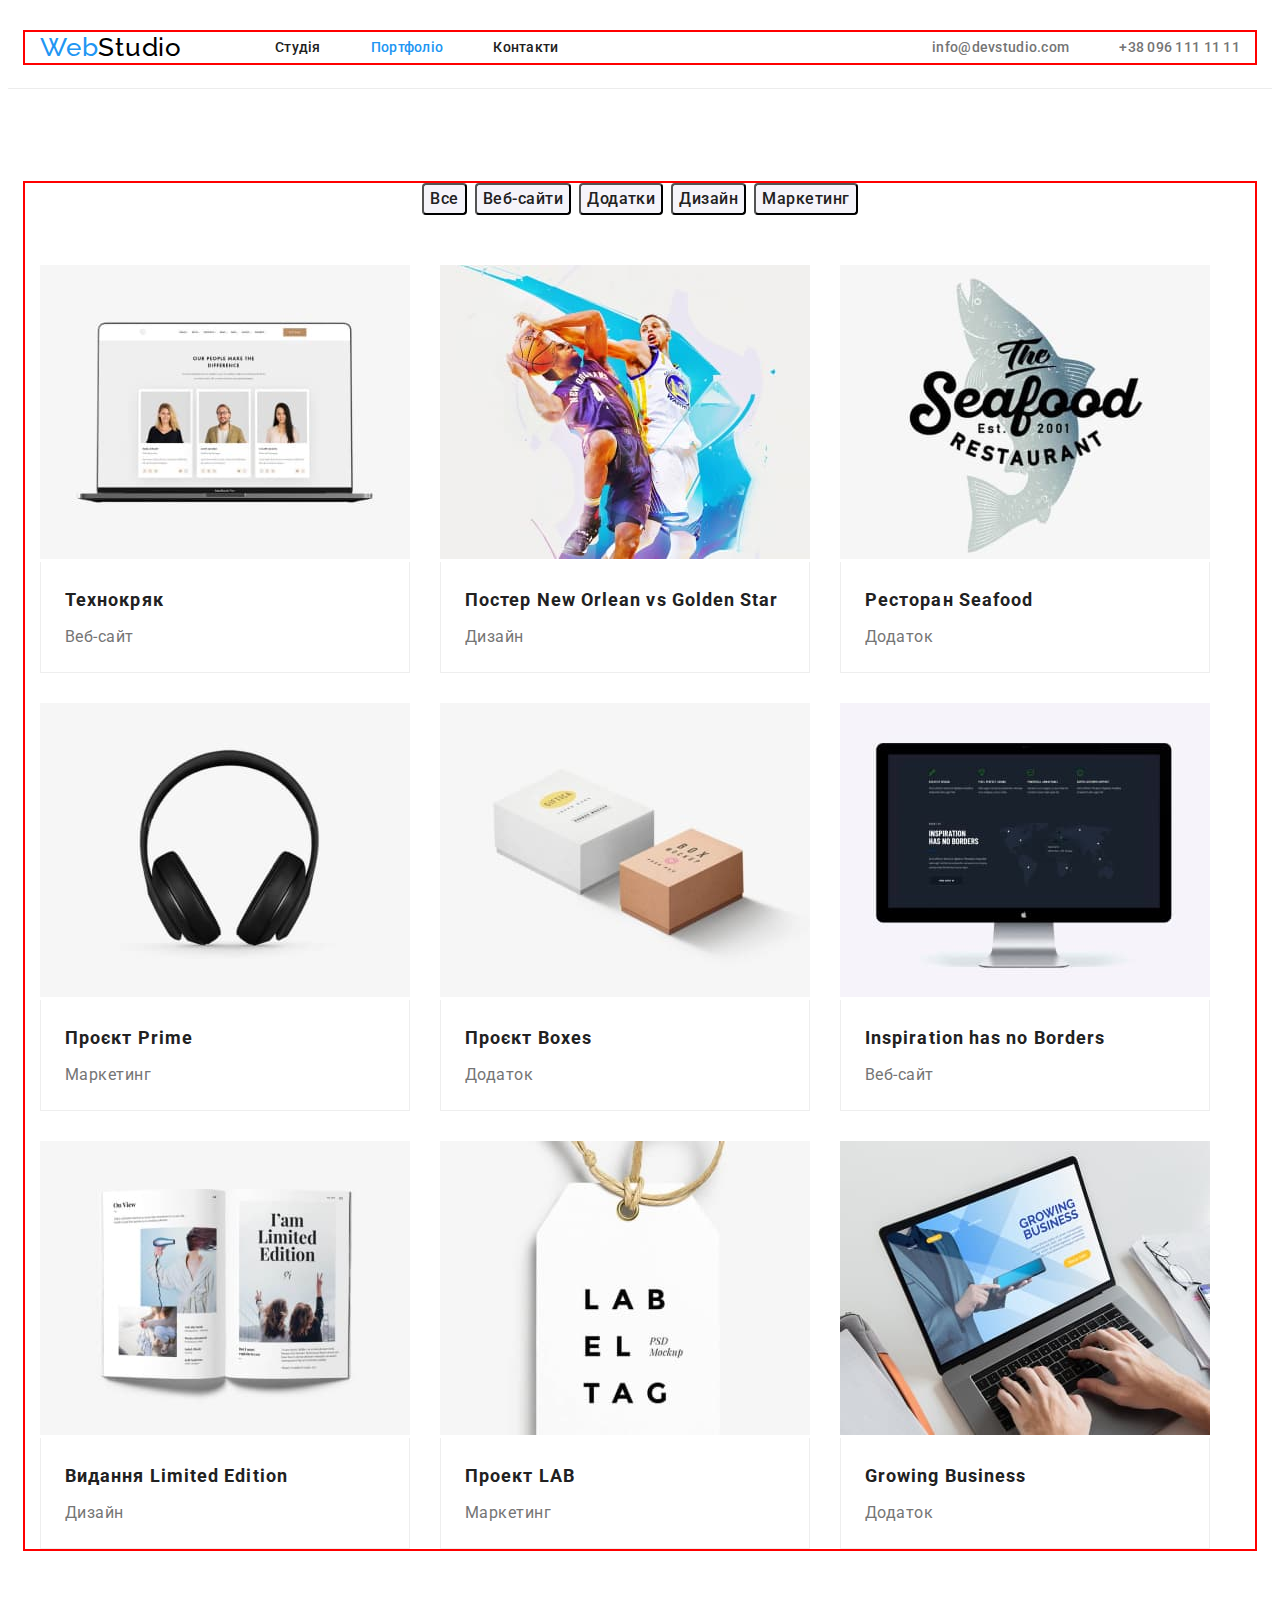
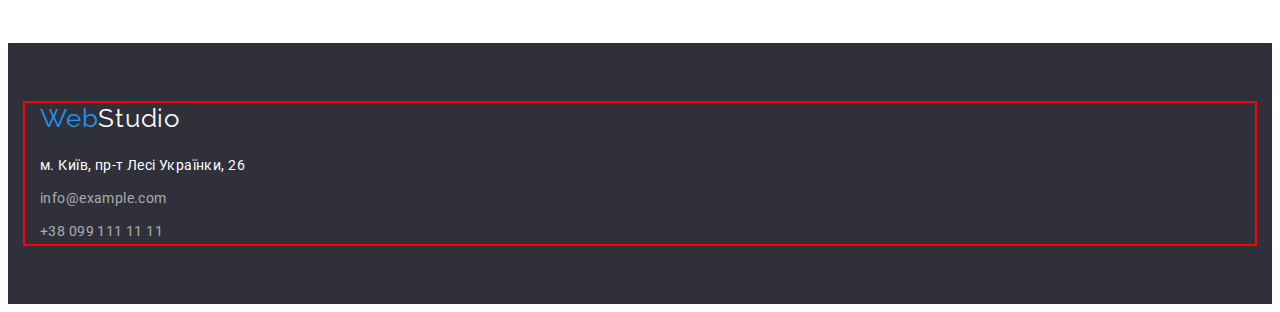
==== portfolio.html @ 3bfe76f7 "add bcg img" ====
<!DOCTYPE html>
<html lang="uk">
  <head>
    <meta charset="UTF-8" />
    <meta http-equiv="X-UA-Compatible" content="IE=edge" />
    <meta name="viewport" content="width=device-width, initial-scale=1.0" />
    <title>Portfolio</title>
    <link rel="preconnect" href="https://fonts.googleapis.com" />
    <link rel="preconnect" href="https://fonts.gstatic.com" crossorigin />
    <link
      href="https://fonts.googleapis.com/css2?family=Raleway:wght@700&family=Roboto:wght@400;500;700;900&display=swap"
      rel="stylesheet"
    />
    <link
      rel="stylesheet"
      href="https://cdnjs.cloudflare.com/ajax/libs/modern-normalize/1.1.0/modern-normalize.min.css"
      integrity="sha512-wpPYUAdjBVSE4KJnH1VR1HeZfpl1ub8YT/NKx4PuQ5NmX2tKuGu6U/JRp5y+Y8XG2tV+wKQpNHVUX03MfMFn9Q=="
      crossorigin="anonymous"
      referrerpolicy="no-referrer"
    />
    <link rel="stylesheet" href="./css/styles.css" />
  </head>
  <body>
    <header class="header">
      <div class="container header-container">
        <nav class="header-nav">
          <a class="header-link link" href=""> <span class="web">Web</span><span class="studio">Studio</span></a>
          <ul class="header-list list">
            <li class="header-item"><a class="header-link link" href="./index.html">Студія</a></li>
            <li class="header-item">
              <a class="header-link link current" href="./portfolio.html">Портфоліо</a>
            </li>
            <li class="header-item"><a class="header-link link" href="">Контакти</a></li>
          </ul>
        </nav>
        <ul class="header-list-contact list">
          <li class="header-item">
            <a class="header-contact link" href="mailto:info@devstudio.com">info@devstudio.com</a>
          </li>
          <li class="header-item">
            <a class="header-contact link" href="tel:+380961111111">+38 096 111 11 11</a>
          </li>
        </ul>
      </div>
    </header>
    <main>
      <section class="project section">
        <div class="container">
          <ul class="project-btn-list">
            <li class="project-btn-item list">
              <button class="project-btn" type="button">Все</button>
            </li>
            <li class="project-btn-item list">
              <button class="project-btn" type="button">Веб-сайти</button>
            </li>
            <li class="project-btn-item list">
              <button class="project-btn" type="button">Додатки</button>
            </li>
            <li class="project-btn-item list">
              <button class="project-btn" type="button">Дизайн</button>
            </li>
            <li class="project-btn-item list">
              <button class="project-btn" type="button">Маркетинг</button>
            </li>
          </ul>
          <h1 class="visually-hidden">Проекти</h1>
          <ul class="project-list list">
            <li class="project-item">
              <img src="./img/tehnokriak.jpg" width="370" height="294" alt="Технокряк" />
              <div class="project-content">
                <h2 class="project-title">Технокряк</h2>
                <p class="project-text">Веб-сайт</p>
              </div>
            </li>
            <li class="project-item">
              <img src="./img/poster.jpg" width="370" height="294" alt="Постер" />
              <div class="project-content">
                <h2 class="project-title">Постер New Orlean vs Golden Star</h2>
                <p class="project-text">Дизайн</p>
              </div>
            </li>
            <li class="project-item">
              <img src="./img/seafood.jpg" width="370" height="294" alt="Ресторан" />
              <div class="project-content">
                <h2 class="project-title">Ресторан Seafood</h2>
                <p class="project-text">Додаток</p>
              </div>
            </li>
            <li class="project-item">
              <img src="./img/prime.jpg" width="370" height="294" alt="Прайм" />
              <div class="project-content">
                <h2 class="project-title">Проєкт Prime</h2>
                <p class="project-text">Маркетинг</p>
              </div>
            </li>
            <li class="project-item">
              <img src="./img/boxes.jpg" width="370" height="294" alt="Проект бокс" />
              <div class="project-content">
                <h2 class="project-title">Проєкт Boxes</h2>
                <p class="project-text">Додаток</p>
              </div>
            </li>
            <li class="project-item">
              <img src="./img/inspiration.jpg" width="370" height="294" alt="Натхнення без меж" />
              <div class="project-content">
                <h2 class="project-title">Inspiration has no Borders</h2>
                <p class="project-text">Веб-сайт</p>
              </div>
            </li>
            <li class="project-item">
              <img src="./img/edition.jpg" width="370" height="294" alt="Обмежене видання" />
              <div class="project-content">
                <h2 class="project-title">Видання Limited Edition</h2>
                <p class="project-text">Дизайн</p>
              </div>
            </li>
            <li class="project-item">
              <img src="./img/lab.jpg" width="370" height="294" alt="Лаб" />
              <div class="project-content">
                <h2 class="project-title">Проект LAB</h2>
                <p class="project-text">Маркетинг</p>
              </div>
            </li>
            <li class="project-item">
              <img src="./img/business.jpg" width="370" height="294" alt="Зростання бізнесу" />
              <div class="project-content">
                <h2 class="project-title">Growing Business</h2>
                <p class="project-text">Додаток</p>
              </div>
            </li>
          </ul>
        </div>
      </section>
    </main>
    <footer class="footer">
      <div class="container">
        <a class="link" href=""><span class="footer-web">Web</span><span class="footer-studio">Studio</span> </a>
        <address class="footer-address">
          <ul class="footer-list list">
            <li>
              <a
                class="footer-link-address link"
                href="https://goo.gl/maps/Li4SvTCrHDGnHZMXA"
                target="_blank"
                rel="noopener noreferrer"
                >м. Київ, пр-т Лесі Українки, 26</a
              >
            </li>
            <li class="footer-item">
              <a class="footer-link mail link" href="mailto:info@example.com">info@example.com</a>
            </li>
            <li class="footer-item">
              <a class="footer-link tel link" href="tel:+380991111111">+38 099 111 11 11</a>
            </li>
          </ul>
        </address>
      </div>
    </footer>
  </body>
</html>
---- css/styles.css ----
:root {
  --accent-color: #2196f3;
  --title-color: #212121;
  --main-text-color: #757575;
  --btn-background-color: #2196f3;
  --background-color: #2f303a;
  --btn-accent-color: #ffffff;
  --main-font: 'Roboto', sans-serif;
}

p,
h1,
h2,
h3,
h4,
h5,
h6 {
  margin: 0;
}
ul {
  margin: 0;
  padding-left: 0;
}

body {
  font-family: var(--main-font);
  color: var(--text-color);
  font-size: 14px;
}
.container {
  width: 1200px;
  padding-left: 15px;
  padding-right: 15px;
  margin-left: auto;
  margin-right: auto;
  outline: 2px solid red;
}

.list {
  list-style: none;
}

.link {
  text-decoration: none;
}

.visually-hidden {
  position: absolute;
  white-space: nowrap;
  width: 1px;
  height: 1px;
  overflow: hidden;
  border: 0;
  padding: 0;
  clip: rect(0 0 0 0);
  clip-path: inset(50%);
  margin: -1px;
}
.section {
  padding-top: 94px;
  padding-bottom: 94px;
}
/* ----------------HEADER------------- */
.header {
  padding-top: 24px;
  padding-bottom: 25px;
  border-bottom: 1px solid #ececec;
}

.web {
  font-family: 'Raleway', sans-serif;
  font-size: 26px;
  letter-spacing: 0.03em;
  line-height: 1.19;
  color: var(--accent-color);
}

.studio {
  font-family: 'Raleway', sans-serif;
  font-size: 26px;
  letter-spacing: 0.03em;
  line-height: 1.19;
  color: #000000;
}
.header-container {
  display: flex;
  align-items: center;
}
.header-nav {
  display: flex;
  align-items: center;
}
.header-item:not(:last-child) {
  margin-right: 50px;
}

.header-list-contact {
  display: flex;
  margin-left: auto;
}

.header-contact:not(:last-child) {
  margin-right: 5px;
}

.header-list {
  display: flex;
  margin-left: 93px;
}

.header-link {
  font-weight: 500;
  line-height: 1.14;
  letter-spacing: 0.02em;
  color: var(--title-color);
}
.header-link:hover,
.header-link:focus {
  color: var(--accent-color);
}

.header-link.current {
  color: var(--accent-color);
}

.header-contact {
  font-weight: 500;
  line-height: 1.14;
  letter-spacing: 0.02em;
  color: var(--main-text-color);
}
.header-contact:hover,
.header-contact:focus {
  color: var(--accent-color);
}

/* ----------------HERO------------- */
.hero {
  background-color: var(--background-color);
  background-image: linear-gradient(rgba(47, 48, 58, 0.4), rgba(47, 48, 58, 0.4)),
    url(../img/bcg-img.jpg);
  padding: 200px 0;
}
.hero-title {
  font-weight: 900;
  font-size: 44px;
  line-height: 1.36;
  letter-spacing: 0.06em;
  text-transform: uppercase;
  color: var(--btn-accent-color);

  max-width: 696px;
  text-align: center;
  margin: 0 auto;
  margin-bottom: 30px;
}

.hero-btn {
  font-family: 'Roboto', sans-serif;
  font-size: 16px;
  line-height: 1.88;
  letter-spacing: 0.06em;
  color: var(--btn-accent-color);
  cursor: pointer;
  background: var(--btn-background-color);
  margin: 0 auto;
  display: block;
}

/* ----------------ADVENTAGE------------- */
.adventage-list {
  display: flex;
}
.adventage-item:not(:last-child) {
  margin-right: 30px;
}
.adventage-title {
  font-size: 14px;
  letter-spacing: 0.03em;
  line-height: 1.14;
  font-weight: 700;
  text-transform: uppercase;
  color: var(--title-color);
  margin-bottom: 10px;
}

.adventage-text {
  line-height: 1.71;
  letter-spacing: 0.03em;
  color: var(--main-text-color);
  /* max-width: 270px; */
}

/* ----------------ACTIVITY------------- */

.activity-list {
  display: flex;
  column-gap: 30px;
}
.activity {
  padding-top: 0;
}

.activity-item {
  width: calc((100% - 60px) / 3);
}
.activity-item {
  display: block;
  max-width: 100%;
  height: auto;
}

.activity-title {
  font-size: 36px;
  letter-spacing: 0.03em;
  line-height: 1.16;
  font-weight: 700;
  color: var(--title-color);
  margin-bottom: 50px;
  text-align: center;
}

/* ----------------TEAM------------- */
.team-list {
  display: flex;
  column-gap: 30px;
}

.team-item {
  width: calc((100% - 90px) / 4);
}

.team {
  background-color: #f5f4fa;
}
.team-title {
  font-size: 36px;
  letter-spacing: 0.03em;
  font-weight: 700;
  line-height: 1.16;
  color: var(--title-color);
  margin-bottom: 50px;
  text-align: center;
}

.team-content {
  padding-top: 30px;
  padding-bottom: 30px;
  text-align: center;
}

.team-after-title {
  font-weight: 500;
  font-size: 16px;
  letter-spacing: 0.03em;
  line-height: 1.18;
  color: var(--title-color);
  margin-bottom: 10px;
}

.team-text {
  font-size: 16px;
  letter-spacing: 0.03em;
  line-height: 1.18;
  color: var(--main-text-color);
}

/* ----------------FOOTER------------- */
.footer {
  background: var(--background-color);
  padding-top: 60px;
  padding-bottom: 60px;
}
.footer-address {
  margin-top: 20px;
}
.footer-web,
.footer-studio {
  font-family: 'Raleway', sans-serif;
  font-size: 26px;
  letter-spacing: 0.03em;
  line-height: 1.19;
  color: var(--accent-color);
}

.footer-studio {
  color: var(--btn-accent-color);
}
.footer-link-address {
  line-height: 1.71;
  letter-spacing: 0.03em;
  font-style: normal;
  color: var(--btn-accent-color);
}
.footer-item {
  margin-top: 9px;
}
.footer-link {
  line-height: 1.71;
  letter-spacing: 0.03em;
  font-style: normal;
  color: rgba(255, 255, 255, 0.6);
}

.footer-link:hover,
.footer-link:focus {
  color: var(--accent-color);
}

/* ----------------PORTFOLIO------------- */
.project-list {
  display: flex;
  flex-wrap: wrap;
}
.project-item {
  width: 370px;
  margin-right: 30px;
  margin-bottom: 30px;
}
.project-item:nth-child(3n) {
  margin-right: 0;
}

.project-item:nth-last-child(-n + 3) {
  margin-bottom: 0;
}
.project-content {
  padding: 20px 24px;
  border-right: 1px solid #eeeeee;
  border-bottom: 1px solid #eeeeee;
  border-left: 1px solid #eeeeee;
}
.project-btn-list {
  display: flex;
  column-gap: 8px;
  justify-content: center;
  margin-bottom: 50px;
}

.project-btn {
  font-family: 'Roboto', sans-serif;
  font-weight: 500;
  font-size: 16px;
  line-height: 1.62;
  letter-spacing: 0.03em;
  background-color: #f5f4fa;
  border-radius: 4px;
  cursor: pointer;
  color: var(--title-color);
}

.project-btn:hover,
.project-btn:focus {
  background-color: var(--btn-background-color);
  color: var(--btn-accent-color);
}

.project-title {
  font-size: 18px;
  font-weight: 700;
  line-height: 2;
  letter-spacing: 0.06em;
  color: var(--title-color);
  margin-bottom: 4px;
}

.project-text {
  font-size: 16px;
  letter-spacing: 0.03em;
  color: var(--main-text-color);
  line-height: 1.88;
}
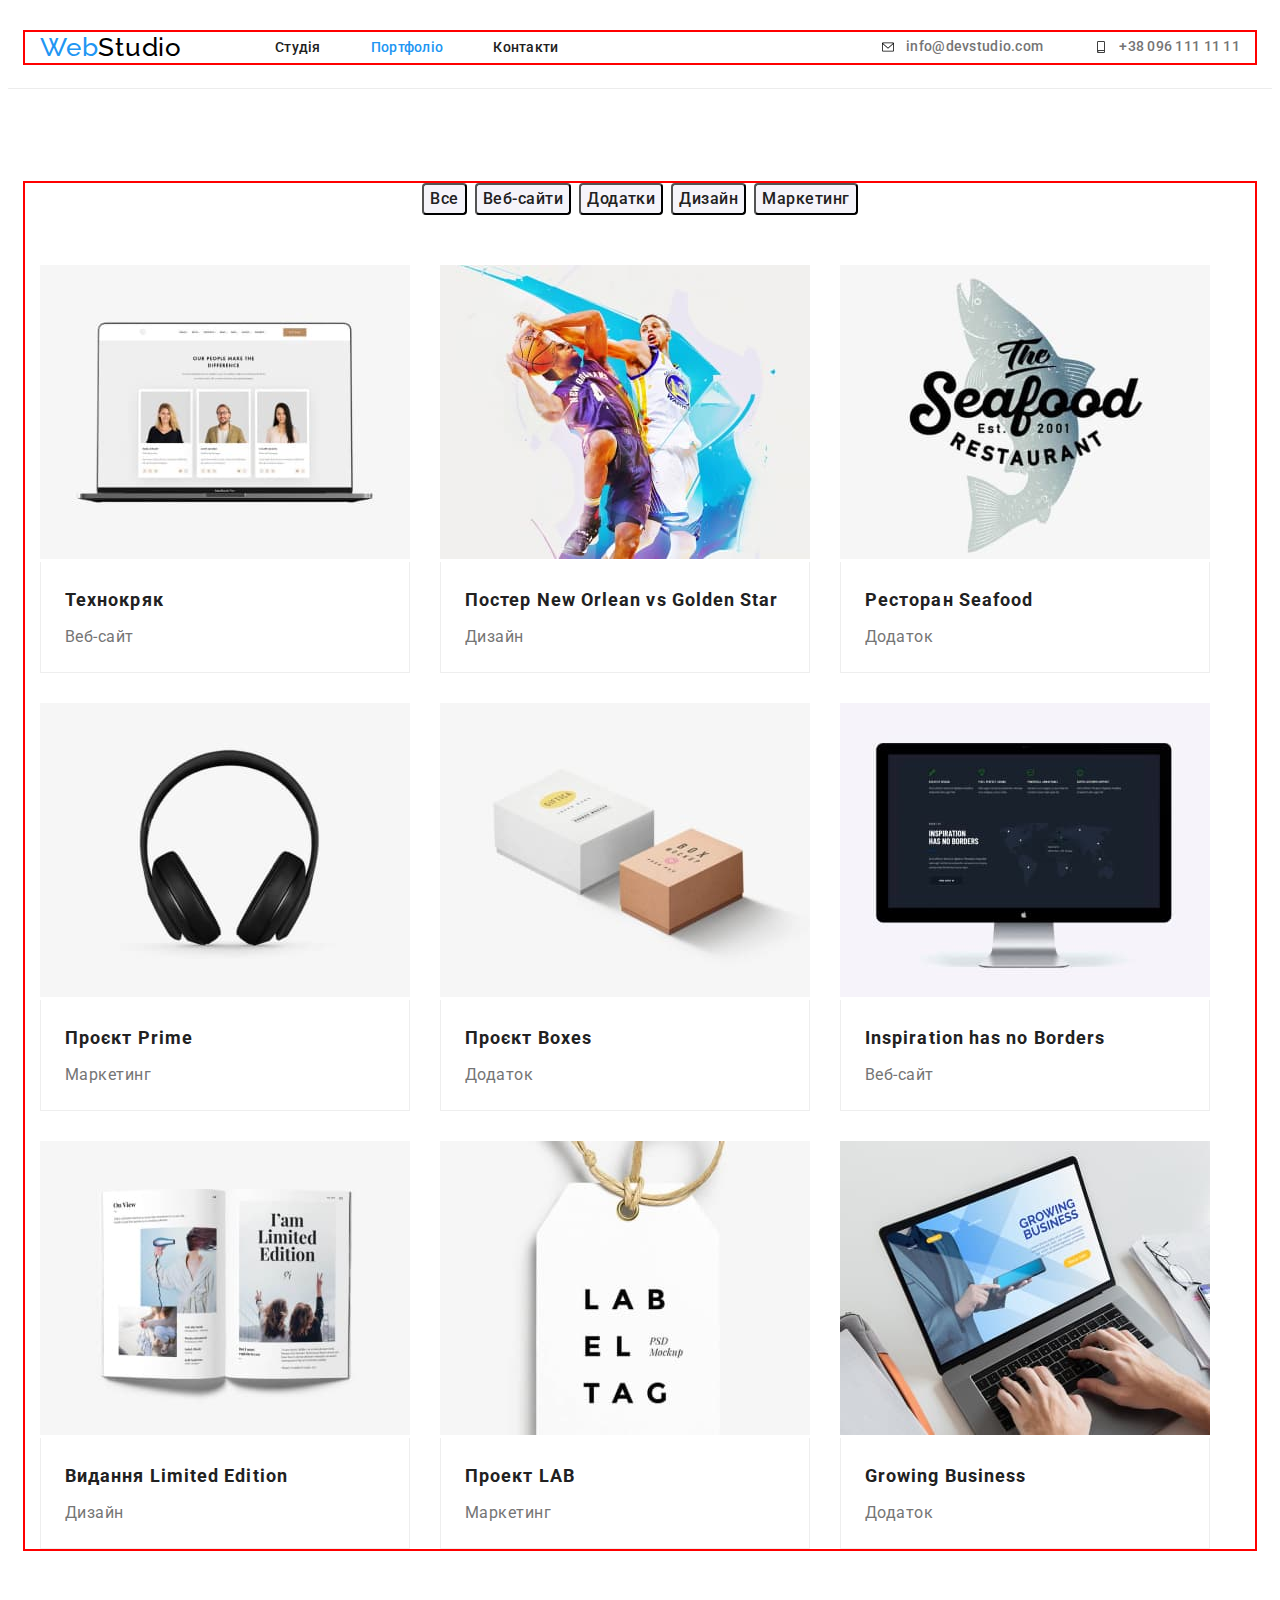
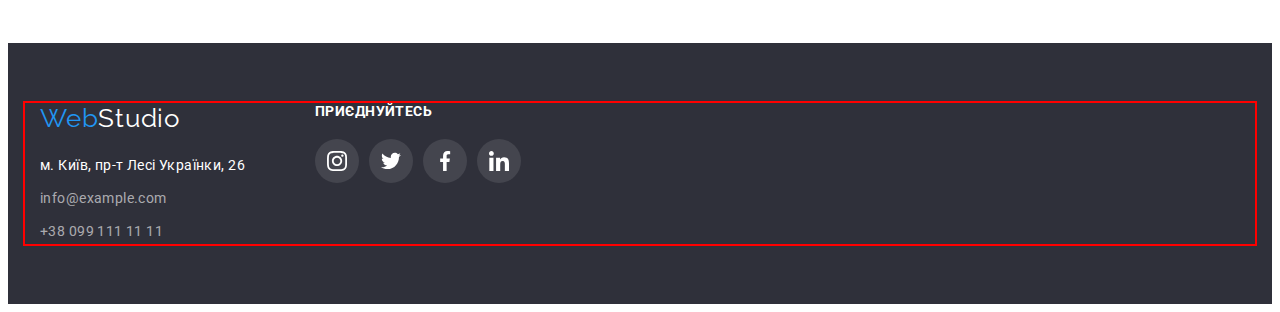
==== commit b39ba70a: "add final version svg" ====
--- a/portfolio.html
+++ b/portfolio.html
@@ -24,21 +24,32 @@
     <header class="header">
       <div class="container header-container">
         <nav class="header-nav">
-          <a class="header-link link" href=""> <span class="web">Web</span><span class="studio">Studio</span></a>
+          <a class="header-link link" href="">
+            <span class="web">Web</span><span class="studio">Studio</span></a
+          >
           <ul class="header-list list">
             <li class="header-item"><a class="header-link link" href="./index.html">Студія</a></li>
             <li class="header-item">
-              <a class="header-link link current" href="./portfolio.html">Портфоліо</a>
+              <a class="header-link link current" href="">Портфоліо</a>
             </li>
             <li class="header-item"><a class="header-link link" href="">Контакти</a></li>
           </ul>
         </nav>
         <ul class="header-list-contact list">
           <li class="header-item">
-            <a class="header-contact link" href="mailto:info@devstudio.com">info@devstudio.com</a>
+            <a class="header-contact link" href="mailto:info@devstudio.com">
+              <svg class="contact-icon" width="16" height="12">
+                <use href="./img/icons.svg#icon-envelope"></use>
+              </svg>
+              info@devstudio.com</a
+            >
           </li>
           <li class="header-item">
-            <a class="header-contact link" href="tel:+380961111111">+38 096 111 11 11</a>
+            <a class="header-contact link" href="tel:+380961111111">
+              <svg class="contact-icon" width="16" height="12">
+                <use href="./img/icons.svg#icon-smartphone"></use></svg
+              >+38 096 111 11 11</a
+            >
           </li>
         </ul>
       </div>
@@ -133,27 +144,64 @@
       </section>
     </main>
     <footer class="footer">
-      <div class="container">
-        <a class="link" href=""><span class="footer-web">Web</span><span class="footer-studio">Studio</span> </a>
-        <address class="footer-address">
-          <ul class="footer-list list">
-            <li>
-              <a
-                class="footer-link-address link"
-                href="https://goo.gl/maps/Li4SvTCrHDGnHZMXA"
-                target="_blank"
-                rel="noopener noreferrer"
-                >м. Київ, пр-т Лесі Українки, 26</a
-              >
-            </li>
-            <li class="footer-item">
-              <a class="footer-link mail link" href="mailto:info@example.com">info@example.com</a>
-            </li>
-            <li class="footer-item">
-              <a class="footer-link tel link" href="tel:+380991111111">+38 099 111 11 11</a>
-            </li>
-          </ul>
-        </address>
+      <div class="container foot-container">
+        <div>
+          <a class="link" href=""
+            ><span class="footer-web">Web</span><span class="footer-studio">Studio</span>
+          </a>
+          <address class="footer-address">
+            <ul class="footer-list list">
+              <li>
+                <a
+                  class="footer-link-address link"
+                  href="https://goo.gl/maps/Li4SvTCrHDGnHZMXA"
+                  target="_blank"
+                  rel="noopener noreferrer"
+                  >м. Київ, пр-т Лесі Українки, 26</a
+                >
+              </li>
+              <li class="footer-item">
+                <a class="footer-link mail link" href="mailto:info@example.com">info@example.com</a>
+              </li>
+              <li class="footer-item">
+                <a class="footer-link tel link" href="tel:+380991111111">+38 099 111 11 11</a>
+              </li>
+            </ul>
+          </address>
+        </div>
+        <div class="footer-soc-block">
+          <h3 class="footer-title">приєднуйтесь</h3>
+          <ul class="footer-soc-list list">
+            <li class="footer-soc-item">
+              <a class="footer-soc-link" href="">
+                <svg class="footer-soc-icon" width="20" height="20">
+                  <use href="./img/icons.svg#icon-instagram"></use>
+                </svg>
+              </a>
+            </li>
+            <li class="footer-soc-item">
+              <a class="footer-soc-link" href="">
+                <svg class="footer-soc-icon" width="20" height="20">
+                  <use href="./img/icons.svg#icon-twitter"></use>
+                </svg>
+              </a>
+            </li>
+            <li class="footer-soc-item">
+              <a class="footer-soc-link" href="">
+                <svg class="footer-soc-icon" width="20" height="20">
+                  <use href="./img/icons.svg#icon-facebook"></use>
+                </svg>
+              </a>
+            </li>
+            <li class="footer-soc-item">
+              <a class="footer-soc-link" href="">
+                <svg class="footer-csococ-icon" width="20" height="20">
+                  <use href="./img/icons.svg#icon-linkedin"></use>
+                </svg>
+              </a>
+            </li>
+          </ul>
+        </div>
       </div>
     </footer>
   </body>
--- a/css/styles.css
+++ b/css/styles.css
@@ -114,16 +114,18 @@
   letter-spacing: 0.02em;
   color: var(--title-color);
 }
+.header-link.current {
+  color: var(--accent-color);
+}
 .header-link:hover,
 .header-link:focus {
   color: var(--accent-color);
 }
 
-.header-link.current {
-  color: var(--accent-color);
-}
-
 .header-contact {
+  display: flex;
+  align-items: center;
+  width: auto;
   font-weight: 500;
   line-height: 1.14;
   letter-spacing: 0.02em;
@@ -132,6 +134,10 @@
 .header-contact:hover,
 .header-contact:focus {
   color: var(--accent-color);
+  fill: #2196f3;
+}
+.contact-icon {
+  margin-right: 10px;
 }
 
 /* ----------------HERO------------- */
@@ -165,15 +171,29 @@
   background: var(--btn-background-color);
   margin: 0 auto;
   display: block;
+  padding: 10px 32px;
 }
 
 /* ----------------ADVENTAGE------------- */
 .adventage-list {
   display: flex;
 }
+
 .adventage-item:not(:last-child) {
   margin-right: 30px;
 }
+
+.advantage-icon-block {
+  width: 270px;
+  height: 120px;
+  display: flex;
+  justify-content: center;
+  align-items: center;
+  background: #f5f4fa;
+  border-radius: 4px;
+  margin-bottom: 30px;
+}
+
 .adventage-title {
   font-size: 14px;
   letter-spacing: 0.03em;
@@ -228,6 +248,8 @@
 
 .team-item {
   width: calc((100% - 90px) / 4);
+  box-shadow: 0px 1px 1px rgba(0, 0, 0, 0.12), 0px 4px 4px rgba(0, 0, 0, 0.06),
+    1px 4px 6px rgba(0, 0, 0, 0.16);
 }
 
 .team {
@@ -263,6 +285,61 @@
   letter-spacing: 0.03em;
   line-height: 1.18;
   color: var(--main-text-color);
+  margin-bottom: 16px;
+}
+
+.team-soc-link {
+  width: 44px;
+  height: 44px;
+  border-radius: 50%;
+  display: flex;
+  align-items: center;
+  justify-content: center;
+  fill: #afb1b8;
+}
+
+.team-soc {
+  display: flex;
+  justify-content: center;
+  column-gap: 10px;
+}
+
+.team-soc-link:hover,
+.team-soc-link:focus {
+  fill: var(--btn-accent-color);
+  background-color: var(--accent-color);
+}
+/* ----------------CLIENTS------------- */
+
+.clients-title {
+  font-weight: 700;
+  font-size: 36px;
+  line-height: 42px;
+  text-align: center;
+  letter-spacing: 0.03em;
+  color: var(--title-color);
+  margin-bottom: 50px;
+}
+
+.clients-soc-link {
+  width: 170px;
+  height: 92px;
+  border: 1px solid #afb1b8;
+  display: flex;
+  align-items: center;
+  justify-content: center;
+  fill: #afb1b8;
+  border-radius: 4px;
+}
+
+.clients-list {
+  display: flex;
+  column-gap: 30px;
+}
+.clients-soc-link:hover,
+.clients-soc-link:focus {
+  fill: var(--btn-background-color);
+  border-color: var(--accent-color);
 }
 
 /* ----------------FOOTER------------- */
@@ -307,6 +384,43 @@
   color: var(--accent-color);
 }
 
+.footer-title {
+  font-weight: 700;
+  font-size: 14px;
+  line-height: 16px;
+  letter-spacing: 0.03em;
+  text-transform: uppercase;
+  color: #ffffff;
+  margin-bottom: 20px;
+}
+
+.footer-soc-link {
+  width: 44px;
+  height: 44px;
+  border-radius: 50%;
+  display: flex;
+  align-items: center;
+  justify-content: center;
+  fill: var(--btn-accent-color);
+  background: rgba(255, 255, 255, 0.1);
+}
+
+.footer-soc-list {
+  display: flex;
+  column-gap: 10px;
+}
+
+.footer-soc-link:hover,
+.footer-soc-link:focus {
+  fill: var(--btn-accent-color);
+  background-color: var(--accent-color);
+}
+.footer-soc-block {
+  margin-left: 70px;
+}
+.foot-container {
+  display: flex;
+}
 /* ----------------PORTFOLIO------------- */
 .project-list {
   display: flex;
@@ -323,6 +437,11 @@
 
 .project-item:nth-last-child(-n + 3) {
   margin-bottom: 0;
+}
+
+.project-item:hover {
+  box-shadow: 0px 1px 1px rgba(0, 0, 0, 0.12), 0px 4px 4px rgba(0, 0, 0, 0.06),
+    1px 4px 6px rgba(0, 0, 0, 0.16);
 }
 .project-content {
   padding: 20px 24px;
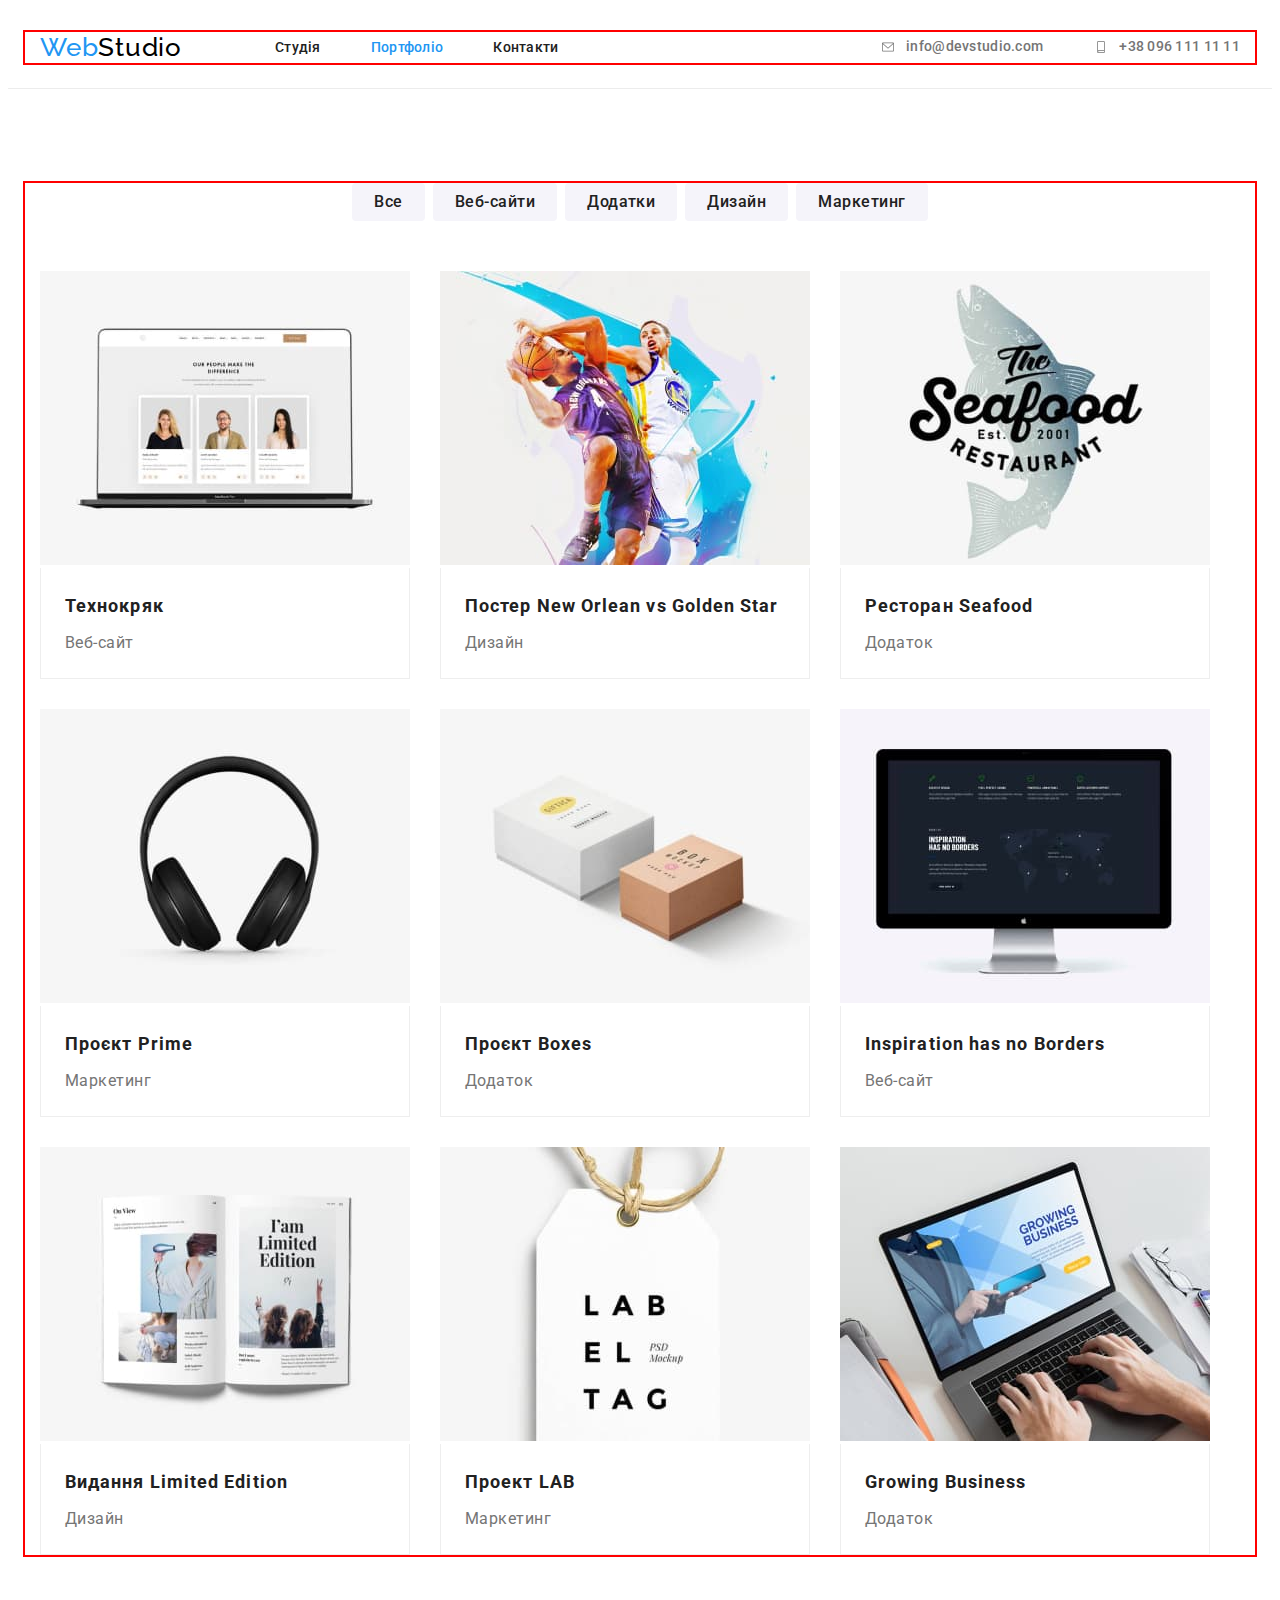
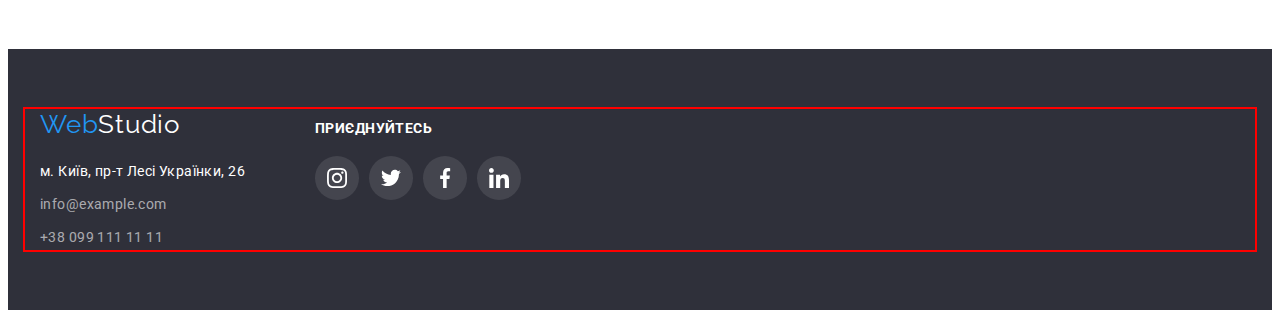
==== commit 2cb99e37: "add link to images. Add correction to hero" ====
--- a/portfolio.html
+++ b/portfolio.html
@@ -77,67 +77,85 @@
           <h1 class="visually-hidden">Проекти</h1>
           <ul class="project-list list">
             <li class="project-item">
-              <img src="./img/tehnokriak.jpg" width="370" height="294" alt="Технокряк" />
-              <div class="project-content">
-                <h2 class="project-title">Технокряк</h2>
-                <p class="project-text">Веб-сайт</p>
-              </div>
-            </li>
-            <li class="project-item">
-              <img src="./img/poster.jpg" width="370" height="294" alt="Постер" />
-              <div class="project-content">
-                <h2 class="project-title">Постер New Orlean vs Golden Star</h2>
-                <p class="project-text">Дизайн</p>
-              </div>
-            </li>
-            <li class="project-item">
-              <img src="./img/seafood.jpg" width="370" height="294" alt="Ресторан" />
-              <div class="project-content">
-                <h2 class="project-title">Ресторан Seafood</h2>
-                <p class="project-text">Додаток</p>
-              </div>
-            </li>
-            <li class="project-item">
-              <img src="./img/prime.jpg" width="370" height="294" alt="Прайм" />
-              <div class="project-content">
-                <h2 class="project-title">Проєкт Prime</h2>
-                <p class="project-text">Маркетинг</p>
-              </div>
-            </li>
-            <li class="project-item">
-              <img src="./img/boxes.jpg" width="370" height="294" alt="Проект бокс" />
-              <div class="project-content">
-                <h2 class="project-title">Проєкт Boxes</h2>
-                <p class="project-text">Додаток</p>
-              </div>
-            </li>
-            <li class="project-item">
-              <img src="./img/inspiration.jpg" width="370" height="294" alt="Натхнення без меж" />
-              <div class="project-content">
-                <h2 class="project-title">Inspiration has no Borders</h2>
-                <p class="project-text">Веб-сайт</p>
-              </div>
-            </li>
-            <li class="project-item">
-              <img src="./img/edition.jpg" width="370" height="294" alt="Обмежене видання" />
-              <div class="project-content">
-                <h2 class="project-title">Видання Limited Edition</h2>
-                <p class="project-text">Дизайн</p>
-              </div>
-            </li>
-            <li class="project-item">
-              <img src="./img/lab.jpg" width="370" height="294" alt="Лаб" />
-              <div class="project-content">
-                <h2 class="project-title">Проект LAB</h2>
-                <p class="project-text">Маркетинг</p>
-              </div>
-            </li>
-            <li class="project-item">
-              <img src="./img/business.jpg" width="370" height="294" alt="Зростання бізнесу" />
-              <div class="project-content">
-                <h2 class="project-title">Growing Business</h2>
-                <p class="project-text">Додаток</p>
-              </div>
+              <a class="project-item-link link" href="">
+                <img src="./img/tehnokriak.jpg" width="370" height="294" alt="Технокряк" />
+                <div class="project-content">
+                  <h2 class="project-title">Технокряк</h2>
+                  <p class="project-text">Веб-сайт</p>
+                </div>
+              </a>
+            </li>
+            <li class="project-item">
+              <a class="project-item-link link" href="">
+                <img src="./img/poster.jpg" width="370" height="294" alt="Постер" />
+                <div class="project-content">
+                  <h2 class="project-title">Постер New Orlean vs Golden Star</h2>
+                  <p class="project-text">Дизайн</p>
+                </div>
+              </a>
+            </li>
+            <li class="project-item">
+              <a class="project-item-link link" href="">
+                <img src="./img/seafood.jpg" width="370" height="294" alt="Ресторан" />
+                <div class="project-content">
+                  <h2 class="project-title">Ресторан Seafood</h2>
+                  <p class="project-text">Додаток</p>
+                </div>
+              </a>
+            </li>
+            <li class="project-item">
+              <a class="project-item-link link" href="">
+                <img src="./img/prime.jpg" width="370" height="294" alt="Прайм" />
+                <div class="project-content">
+                  <h2 class="project-title">Проєкт Prime</h2>
+                  <p class="project-text">Маркетинг</p>
+                </div>
+              </a>
+            </li>
+            <li class="project-item">
+              <a class="project-item-link link" href="">
+                <img src="./img/boxes.jpg" width="370" height="294" alt="Проект бокс" />
+                <div class="project-content">
+                  <h2 class="project-title">Проєкт Boxes</h2>
+                  <p class="project-text">Додаток</p>
+                </div>
+              </a>
+            </li>
+            <li class="project-item">
+              <a class="project-item-link link" href="">
+                <img src="./img/inspiration.jpg" width="370" height="294" alt="Натхнення без меж" />
+                <div class="project-content">
+                  <h2 class="project-title">Inspiration has no Borders</h2>
+                  <p class="project-text">Веб-сайт</p>
+                </div>
+              </a>
+            </li>
+            <li class="project-item">
+              <a class="project-item-link link" href="">
+                <img src="./img/edition.jpg" width="370" height="294" alt="Обмежене видання" />
+                <div class="project-content">
+                  <h2 class="project-title">Видання Limited Edition</h2>
+                  <p class="project-text">Дизайн</p>
+                </div>
+              </a>
+            </li>
+            <li class="project-item">
+              <a class="project-item-link link" href="">
+                <img src="./img/lab.jpg" width="370" height="294" alt="Лаб" />
+                <div class="project-content">
+                  <h2 class="project-title">Проект LAB</h2>
+                  <p class="project-text">Маркетинг</p>
+                </div>
+              </a>
+            </li>
+            <li class="project-item">
+              <a class="project-item-link link" href="">
+                <img src="./img/business.jpg" width="370" height="294" alt="Зростання бізнесу" />
+                <div class="project-content">
+                  <h2 class="project-title">Growing Business</h2>
+                  <p class="project-text">Додаток</p>
+                </div>
+              </a>
             </li>
           </ul>
         </div>
--- a/css/styles.css
+++ b/css/styles.css
@@ -131,22 +131,30 @@
   letter-spacing: 0.02em;
   color: var(--main-text-color);
 }
+
 .header-contact:hover,
 .header-contact:focus {
   color: var(--accent-color);
-  fill: #2196f3;
-}
+  fill: var(--accent-color);
+}
+
 .contact-icon {
   margin-right: 10px;
-}
-
+  fill: var(--main-text-color);
+}
 /* ----------------HERO------------- */
+
 .hero {
   background-color: var(--background-color);
   background-image: linear-gradient(rgba(47, 48, 58, 0.4), rgba(47, 48, 58, 0.4)),
     url(../img/bcg-img.jpg);
-  padding: 200px 0;
-}
+  background-repeat: no-repeat;
+  max-width: 1600;
+  padding: 200px;
+  margin-right: auto;
+  margin-left: auto;
+}
+
 .hero-title {
   font-weight: 900;
   font-size: 44px;
@@ -172,6 +180,8 @@
   margin: 0 auto;
   display: block;
   padding: 10px 32px;
+  box-shadow: 0px 4px 4px rgba(0, 0, 0, 0.15);
+  border-radius: 4px;
 }
 
 /* ----------------ADVENTAGE------------- */
@@ -247,9 +257,11 @@
 }
 
 .team-item {
+  background: #ffffff;
   width: calc((100% - 90px) / 4);
   box-shadow: 0px 1px 1px rgba(0, 0, 0, 0.12), 0px 4px 4px rgba(0, 0, 0, 0.06),
     1px 4px 6px rgba(0, 0, 0, 0.16);
+  border-radius: 0px 0px 4px 4px;
 }
 
 .team {
@@ -420,6 +432,7 @@
 }
 .foot-container {
   display: flex;
+  align-items: baseline;
 }
 /* ----------------PORTFOLIO------------- */
 .project-list {
@@ -438,8 +451,11 @@
 .project-item:nth-last-child(-n + 3) {
   margin-bottom: 0;
 }
-
-.project-item:hover {
+.project-item-link {
+  display: block;
+}
+
+.project-item-link:hover {
   box-shadow: 0px 1px 1px rgba(0, 0, 0, 0.12), 0px 4px 4px rgba(0, 0, 0, 0.06),
     1px 4px 6px rgba(0, 0, 0, 0.16);
 }
@@ -466,12 +482,16 @@
   border-radius: 4px;
   cursor: pointer;
   color: var(--title-color);
+  padding: 6px 22px;
+  border: none;
 }
 
 .project-btn:hover,
 .project-btn:focus {
   background-color: var(--btn-background-color);
   color: var(--btn-accent-color);
+  box-shadow: 0px 3px 1px rgba(0, 0, 0, 0.1), 0px 1px 2px rgba(0, 0, 0, 0.08),
+    0px 2px 2px rgba(0, 0, 0, 0.12);
 }
 
 .project-title {
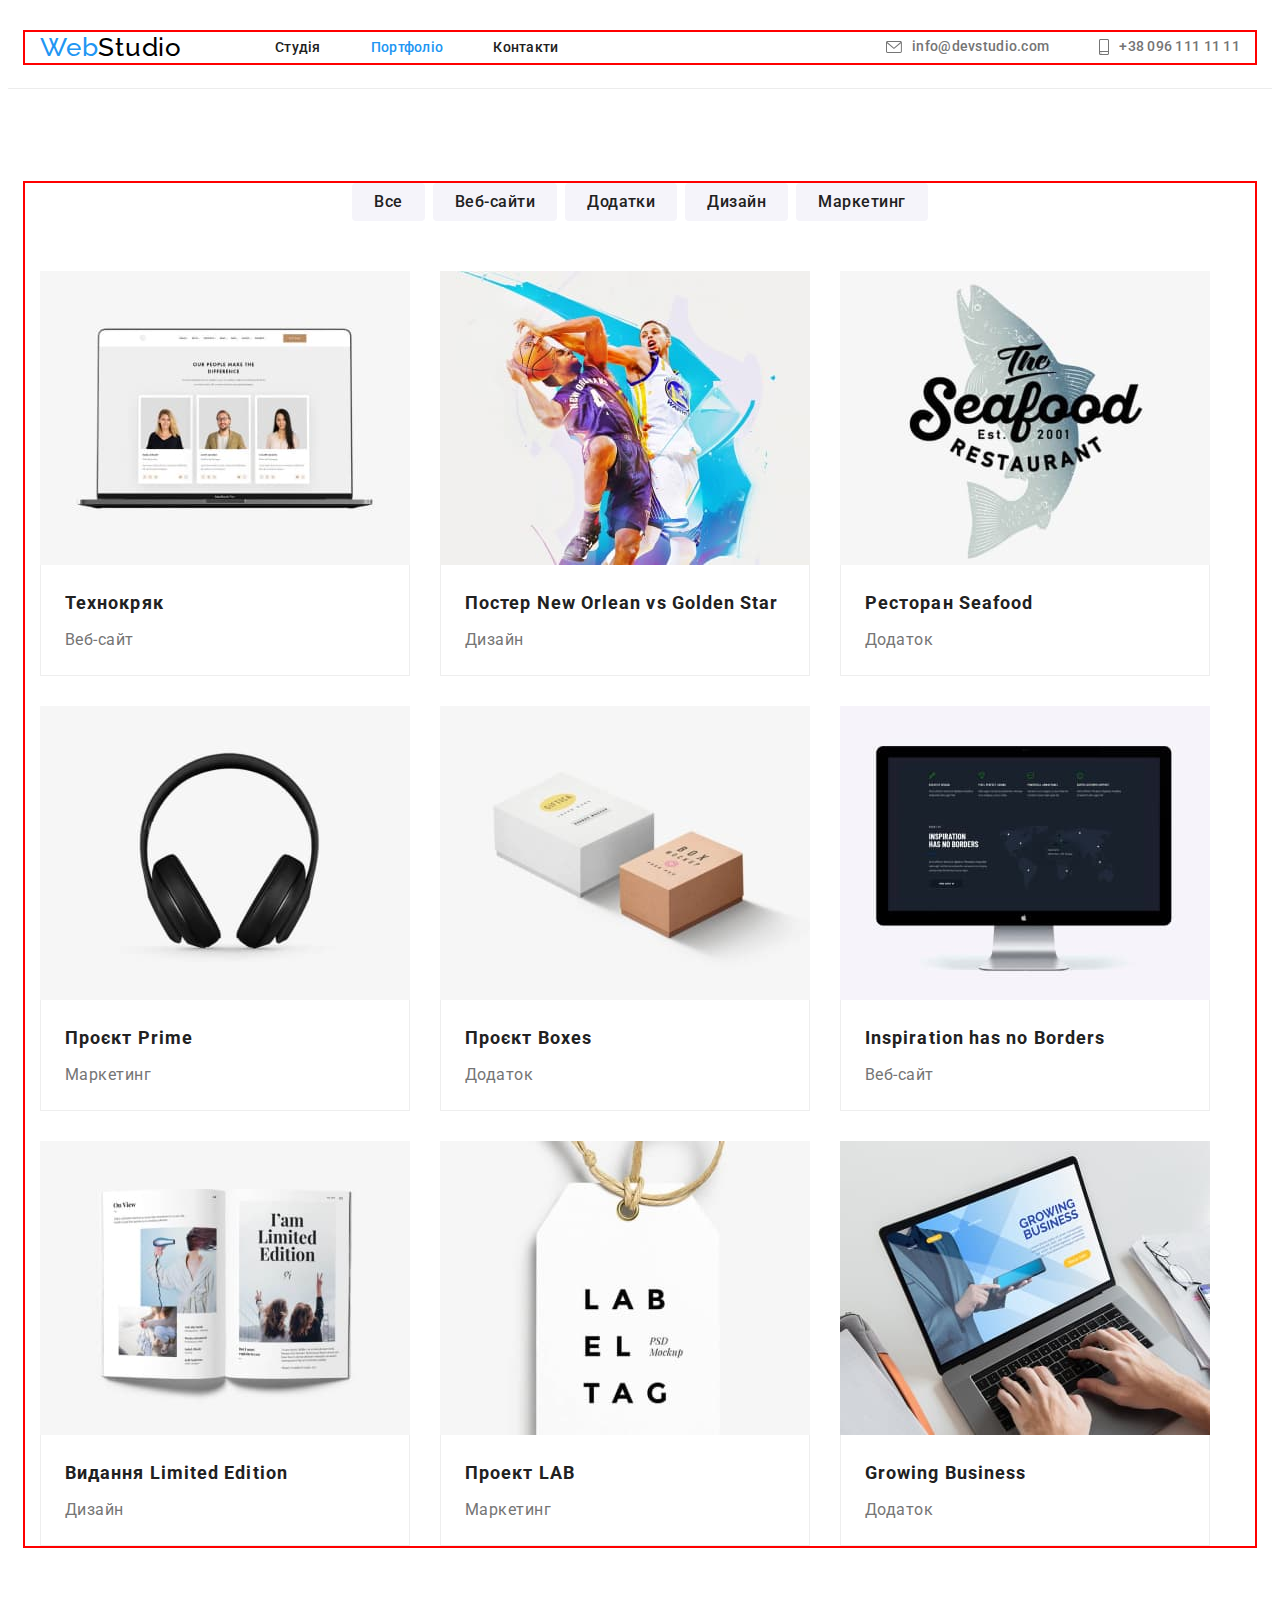
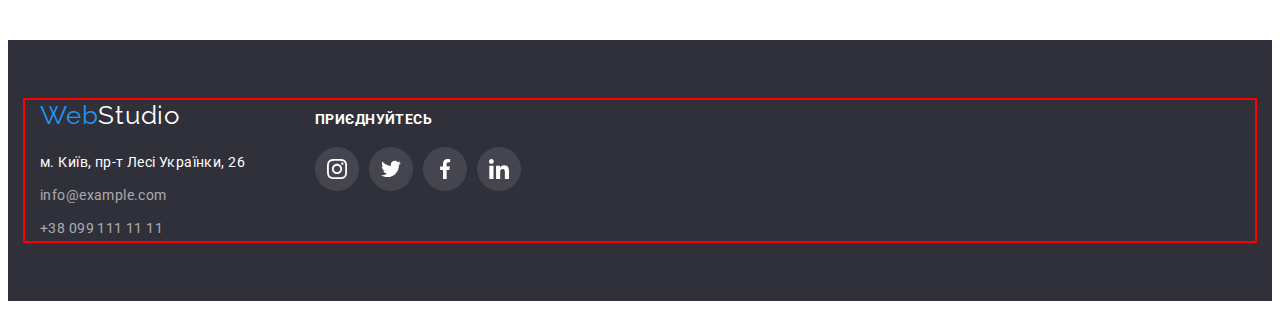
==== commit c003e835: "corrects version hw4" ====
--- a/portfolio.html
+++ b/portfolio.html
@@ -46,7 +46,7 @@
           </li>
           <li class="header-item">
             <a class="header-contact link" href="tel:+380961111111">
-              <svg class="contact-icon" width="16" height="12">
+              <svg class="contact-icon" width="10" height="16">
                 <use href="./img/icons.svg#icon-smartphone"></use></svg
               >+38 096 111 11 11</a
             >
--- a/css/styles.css
+++ b/css/styles.css
@@ -26,6 +26,11 @@
   font-family: var(--main-font);
   color: var(--text-color);
   font-size: 14px;
+}
+img {
+  display: block;
+  max-width: 100%;
+  height: auto;
 }
 .container {
   width: 1200px;
@@ -140,7 +145,7 @@
 
 .contact-icon {
   margin-right: 10px;
-  fill: var(--main-text-color);
+  fill: currentColor;
 }
 /* ----------------HERO------------- */
 
@@ -149,7 +154,7 @@
   background-image: linear-gradient(rgba(47, 48, 58, 0.4), rgba(47, 48, 58, 0.4)),
     url(../img/bcg-img.jpg);
   background-repeat: no-repeat;
-  max-width: 1600;
+  max-width: 1600px;
   padding: 200px;
   margin-right: auto;
   margin-left: auto;
